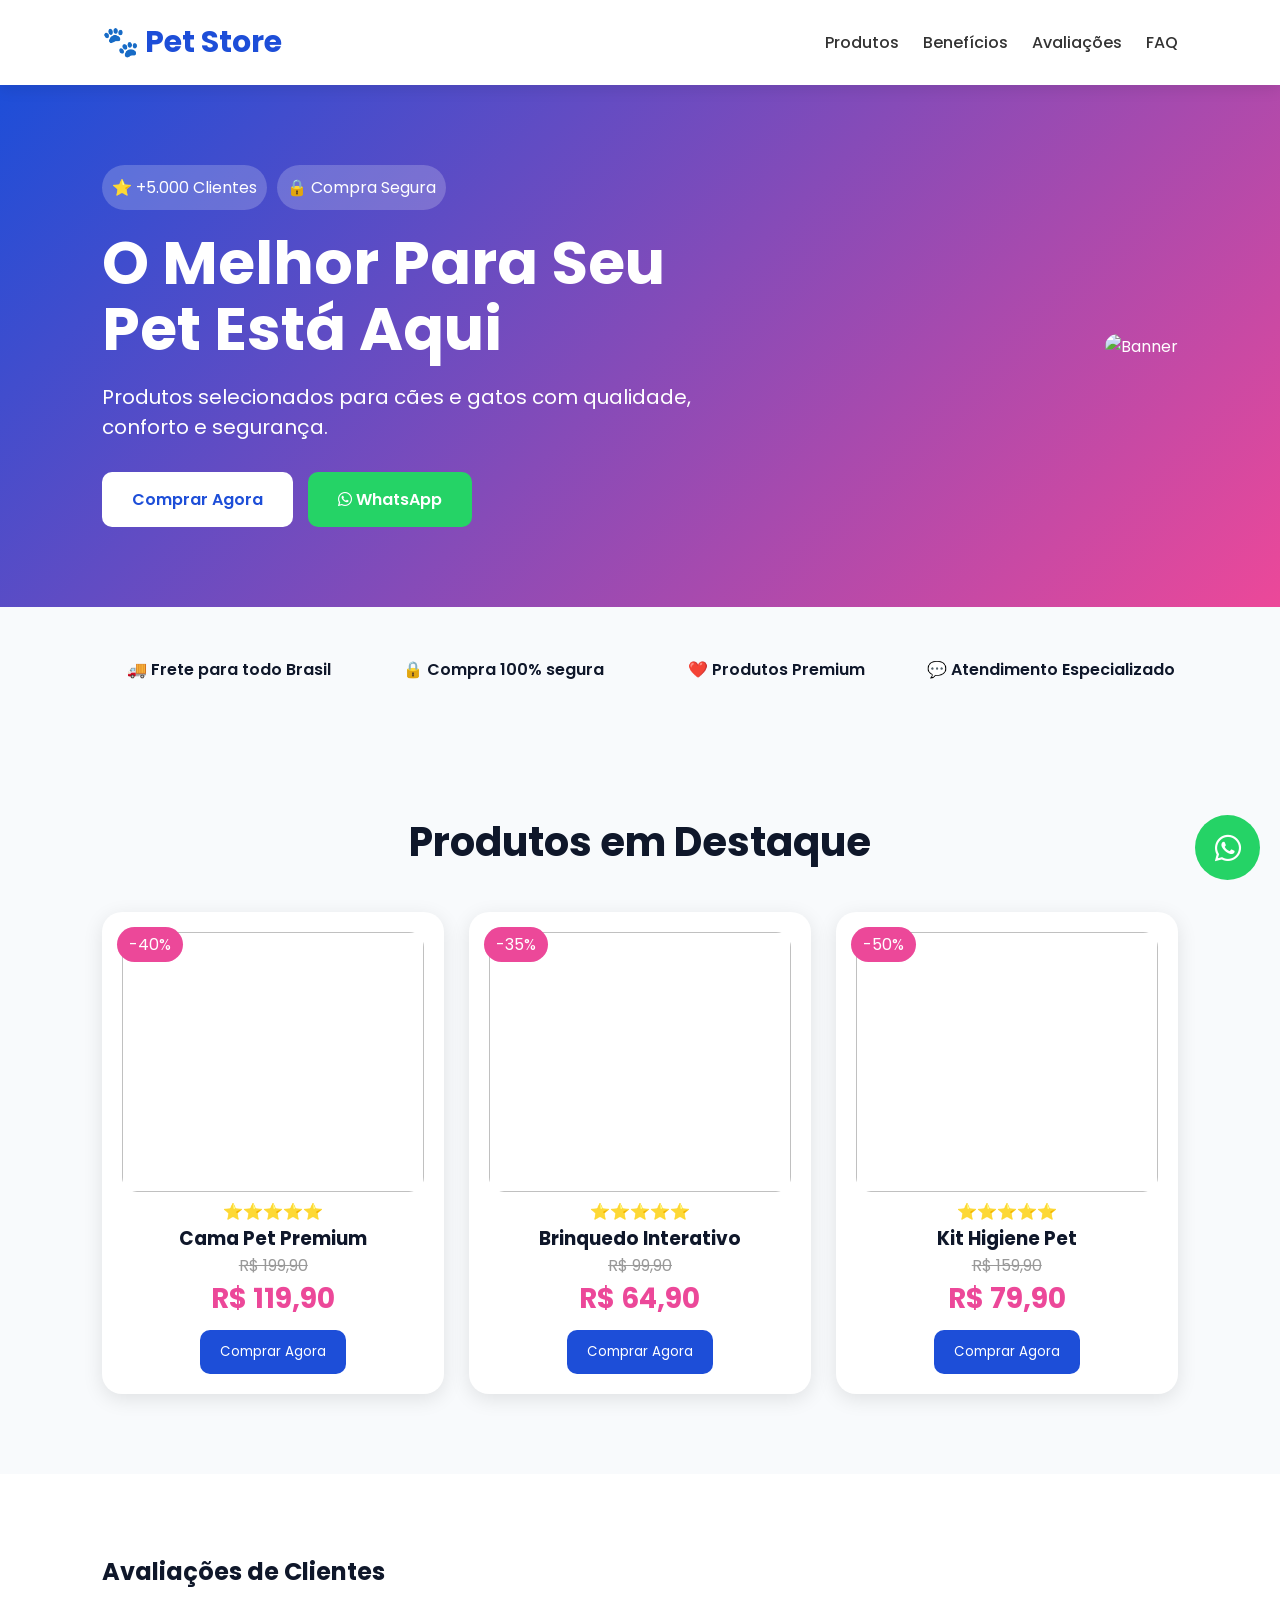
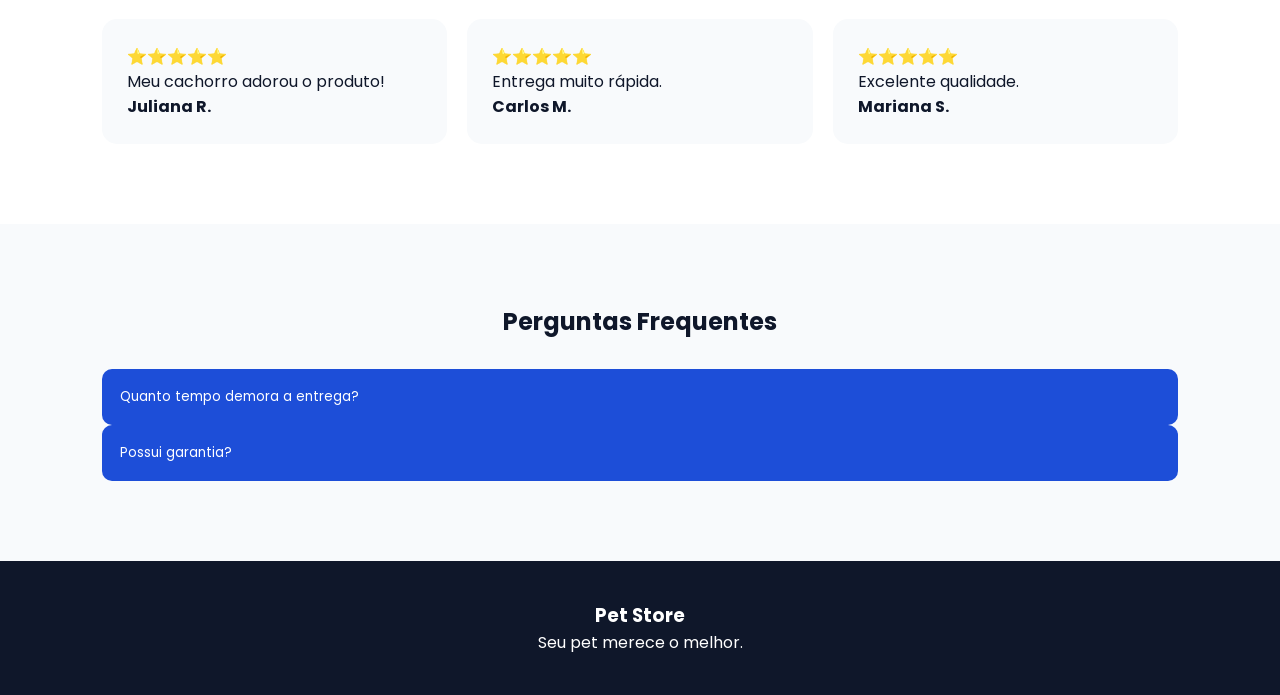
==== index.html @ 66256e14 "Add files via upload" ====
<!DOCTYPE html>
<html lang="pt-BR">

<head>
    <meta charset="UTF-8">
    <meta name="viewport" content="width=device-width, initial-scale=1.0">
    <title>Pet Store</title>

    <link rel="stylesheet" href="style.css">

    <link href="https://fonts.googleapis.com/css2?family=Poppins:wght@300;400;500;600;700&display=swap"
        rel="stylesheet">

    <link rel="stylesheet"
        href="https://cdnjs.cloudflare.com/ajax/libs/font-awesome/6.5.1/css/all.min.css">
</head>

<body>

    <header>

        <div class="logo">
            🐾 Pet Store
        </div>

        <nav>
            <a href="#produtos">Produtos</a>
            <a href="#beneficios">Benefícios</a>
            <a href="#avaliacoes">Avaliações</a>
            <a href="#faq">FAQ</a>
        </nav>

    </header>

    <section class="hero">

        <div class="hero-content">

            <div class="badges">
                <span>⭐ +5.000 Clientes</span>
                <span>🔒 Compra Segura</span>
            </div>

            <h1>
                O Melhor Para Seu Pet Está Aqui
            </h1>

            <p>
                Produtos selecionados para cães e gatos com qualidade,
                conforto e segurança.
            </p>

            <div class="buttons">

                <a href="#produtos" class="btn-buy">
                    Comprar Agora
                </a>

                <a href="https://wa.me/5511978395268"
                    target="_blank"
                    class="btn-whatsapp">

                    <i class="fab fa-whatsapp"></i>
                    WhatsApp

                </a>

            </div>

        </div>

        <div class="hero-image">

            <img src="images/banner-pet4.png" alt="Banner">

        </div>

    </section>

    <section id="beneficios" class="benefits">

        <div>
            🚚 Frete para todo Brasil
        </div>

        <div>
            🔒 Compra 100% segura
        </div>

        <div>
            ❤️ Produtos Premium
        </div>

        <div>
            💬 Atendimento Especializado
        </div>

    </section>

    <section id="produtos" class="products">

        <h2>Produtos em Destaque</h2>

        <div class="product-grid">

            <div class="card">

                <span class="discount">-40%</span>

                <img src="images/produto1.jpg">

                <div class="stars">
                    ⭐⭐⭐⭐⭐
                </div>

                <h3>Cama Pet Premium</h3>

                <p class="old-price">
                    R$ 199,90
                </p>

                <p class="new-price">
                    R$ 119,90
                </p>

                <button>Comprar Agora</button>

            </div>

            <div class="card">

                <span class="discount">-35%</span>

                <img src="images/produto2.jpg">

                <div class="stars">
                    ⭐⭐⭐⭐⭐
                </div>

                <h3>Brinquedo Interativo</h3>

                <p class="old-price">
                    R$ 99,90
                </p>

                <p class="new-price">
                    R$ 64,90
                </p>

                <button>Comprar Agora</button>

            </div>

            <div class="card">

                <span class="discount">-50%</span>

                <img src="images/produto3.jpg">

                <div class="stars">
                    ⭐⭐⭐⭐⭐
                </div>

                <h3>Kit Higiene Pet</h3>

                <p class="old-price">
                    R$ 159,90
                </p>

                <p class="new-price">
                    R$ 79,90
                </p>

                <button>Comprar Agora</button>

            </div>

        </div>

    </section>

    <section id="avaliacoes" class="reviews">

        <h2>Avaliações de Clientes</h2>

        <div class="review-grid">

            <div class="review">
                ⭐⭐⭐⭐⭐
                <p>
                    Meu cachorro adorou o produto!
                </p>
                <strong>
                    Juliana R.
                </strong>
            </div>

            <div class="review">
                ⭐⭐⭐⭐⭐
                <p>
                    Entrega muito rápida.
                </p>
                <strong>
                    Carlos M.
                </strong>
            </div>

            <div class="review">
                ⭐⭐⭐⭐⭐
                <p>
                    Excelente qualidade.
                </p>
                <strong>
                    Mariana S.
                </strong>
            </div>

        </div>

    </section>

    <section id="faq" class="faq">

        <h2>Perguntas Frequentes</h2>

        <div class="faq-item">

            <button class="faq-question">
                Quanto tempo demora a entrega?
            </button>

            <div class="faq-answer">
                Entre 3 e 10 dias úteis.
            </div>

        </div>

        <div class="faq-item">

            <button class="faq-question">
                Possui garantia?
            </button>

            <div class="faq-answer">
                Sim, garantia contra defeitos.
            </div>

        </div>

    </section>

    <footer>

        <h3>Pet Store</h3>

        <p>
            Seu pet merece o melhor.
        </p>

    </footer>

    <a href="https://wa.me/5511999999999"
        class="floating-whatsapp"
        target="_blank">

        <i class="fab fa-whatsapp"></i>

    </a>

    <script src="script.js"></script>

</body>

</html>
---- style.css ----
*{
margin:0;
padding:0;
box-sizing:border-box;
font-family:'Poppins',sans-serif;
}

body{
background:#f8fafc;
color:#0f172a;
}

header{
display:flex;
justify-content:space-between;
align-items:center;
padding:20px 8%;
background:white;
box-shadow:0 3px 15px rgba(0,0,0,.1);
position:sticky;
top:0;
z-index:999;
}

.logo{
font-size:30px;
font-weight:700;
color:#1d4ed8;
}

nav a{
margin-left:20px;
text-decoration:none;
color:#333;
font-weight:500;
}

.hero{
display:flex;
justify-content:space-between;
align-items:center;
padding:80px 8%;
background:linear-gradient(135deg,#1d4ed8,#ec4899);
color:white;
}

.hero-content{
max-width:600px;
}

.badges{
display:flex;
gap:10px;
flex-wrap:wrap;
margin-bottom:20px;
}

.badges span{
background:rgba(255,255,255,.2);
padding:10px;
border-radius:30px;
}

.hero h1{
font-size:60px;
line-height:1.1;
margin-bottom:20px;
}

.hero p{
font-size:20px;
margin-bottom:30px;
}

.hero-image img{
width:600px;
max-width:100%;
border-radius:20px;
}

.buttons{
display:flex;
gap:15px;
}

.btn-buy,
.btn-whatsapp{
padding:15px 30px;
border-radius:10px;
text-decoration:none;
font-weight:600;
}

.btn-buy{
background:white;
color:#1d4ed8;
}

.btn-whatsapp{
background:#25D366;
color:white;
}

.benefits{
display:grid;
grid-template-columns:repeat(4,1fr);
padding:50px 8%;
gap:20px;
text-align:center;
font-weight:600;
}

.products{
padding:80px 8%;
}

.products h2{
text-align:center;
margin-bottom:40px;
font-size:40px;
}

.product-grid{
display:grid;
grid-template-columns:repeat(auto-fit,minmax(280px,1fr));
gap:25px;
}

.card{
background:white;
border-radius:20px;
padding:20px;
box-shadow:0 5px 20px rgba(0,0,0,.1);
text-align:center;
position:relative;
transition:.3s;
}

.card:hover{
transform:translateY(-10px);
}

.discount{
position:absolute;
top:15px;
left:15px;
background:#ec4899;
color:white;
padding:5px 12px;
border-radius:20px;
}

.card img{
width:100%;
height:260px;
object-fit:cover;
border-radius:15px;
}

.old-price{
text-decoration:line-through;
color:#999;
}

.new-price{
font-size:28px;
font-weight:700;
color:#ec4899;
}

.card button{
background:#1d4ed8;
color:white;
border:none;
padding:12px 20px;
border-radius:10px;
cursor:pointer;
margin-top:10px;
}

.reviews{
background:#fff;
padding:80px 8%;
}

.review-grid{
display:grid;
grid-template-columns:repeat(auto-fit,minmax(250px,1fr));
gap:20px;
margin-top:30px;
}

.review{
padding:25px;
background:#f8fafc;
border-radius:15px;
}

.faq{
padding:80px 8%;
}

.faq h2{
margin-bottom:30px;
text-align:center;
}

.faq-question{
width:100%;
padding:18px;
background:#1d4ed8;
color:white;
border:none;
border-radius:10px;
cursor:pointer;
text-align:left;
}

.faq-answer{
display:none;
padding:15px;
background:#f1f5f9;
}

footer{
background:#0f172a;
color:white;
text-align:center;
padding:40px;
}

.floating-whatsapp{
position:fixed;
bottom:20px;
right:20px;
width:65px;
height:65px;
background:#25D366;
color:white;
display:flex;
justify-content:center;
align-items:center;
font-size:30px;
border-radius:50%;
text-decoration:none;
}
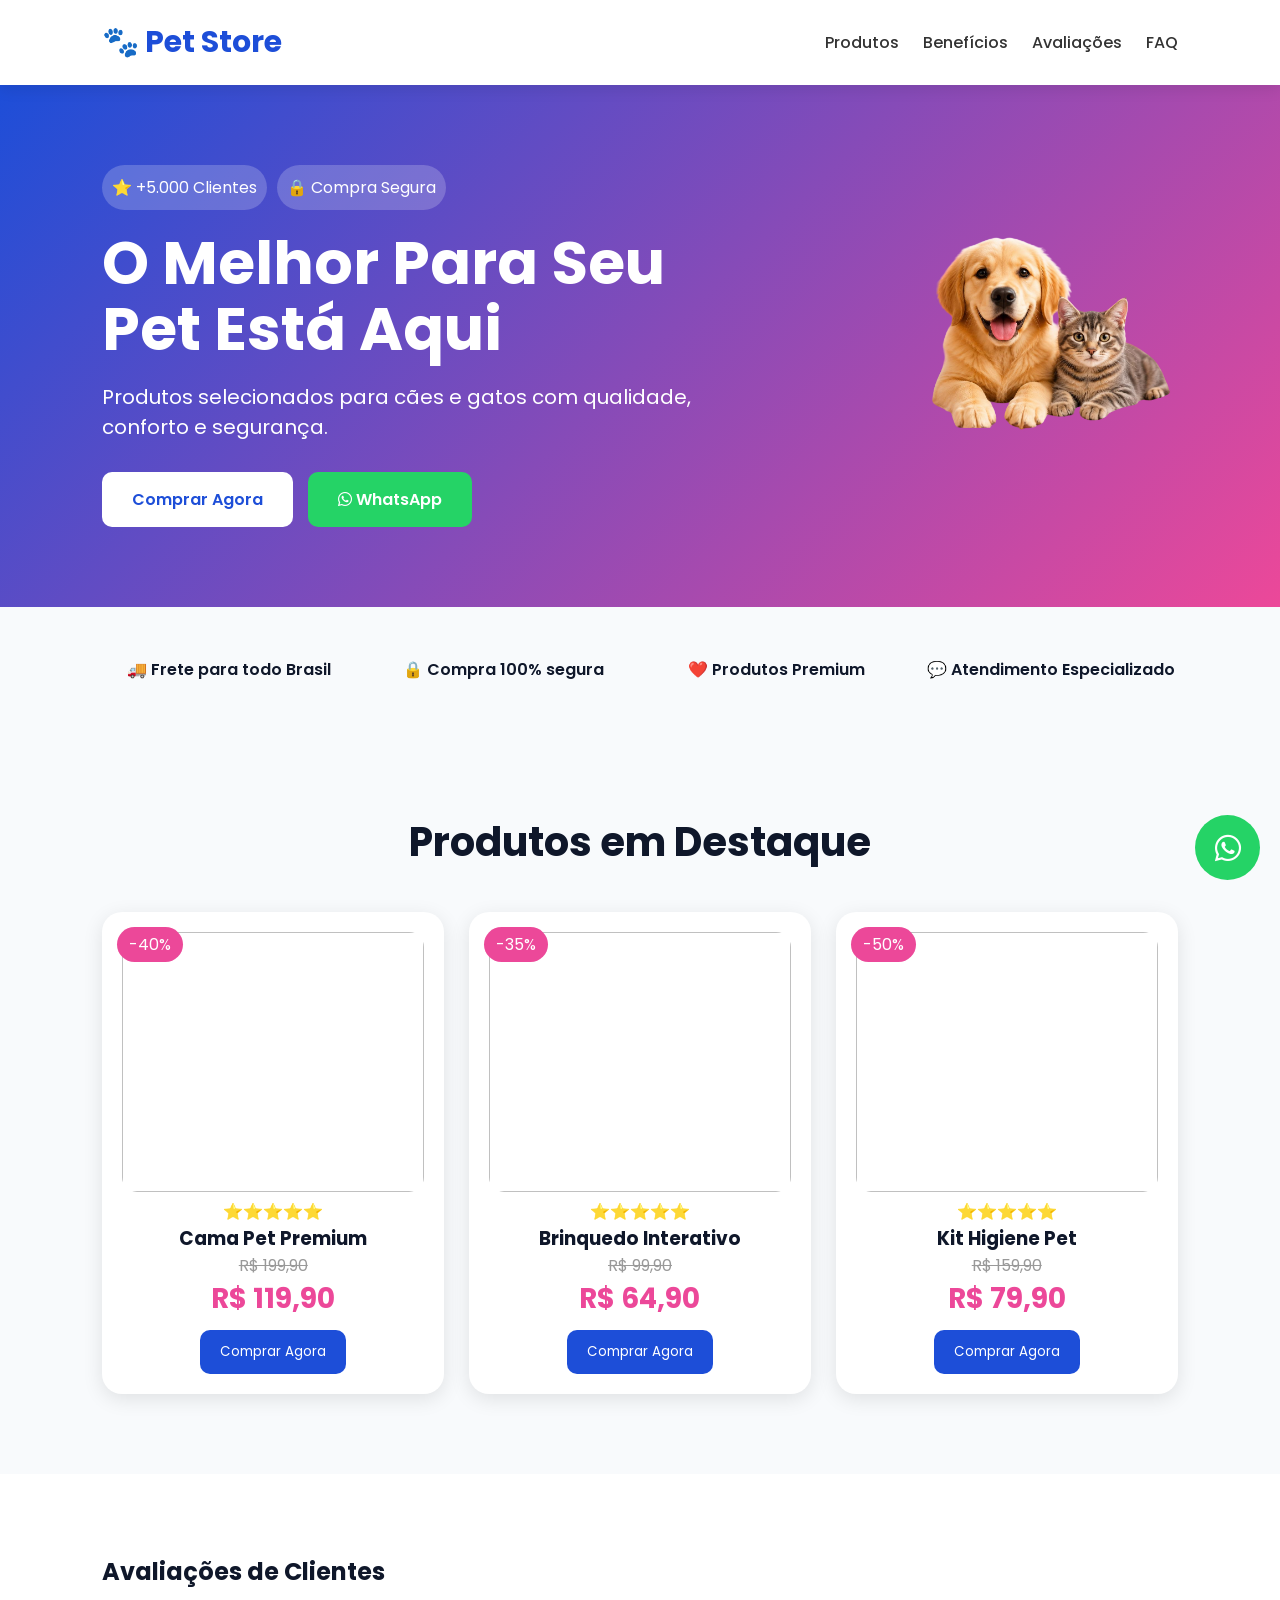
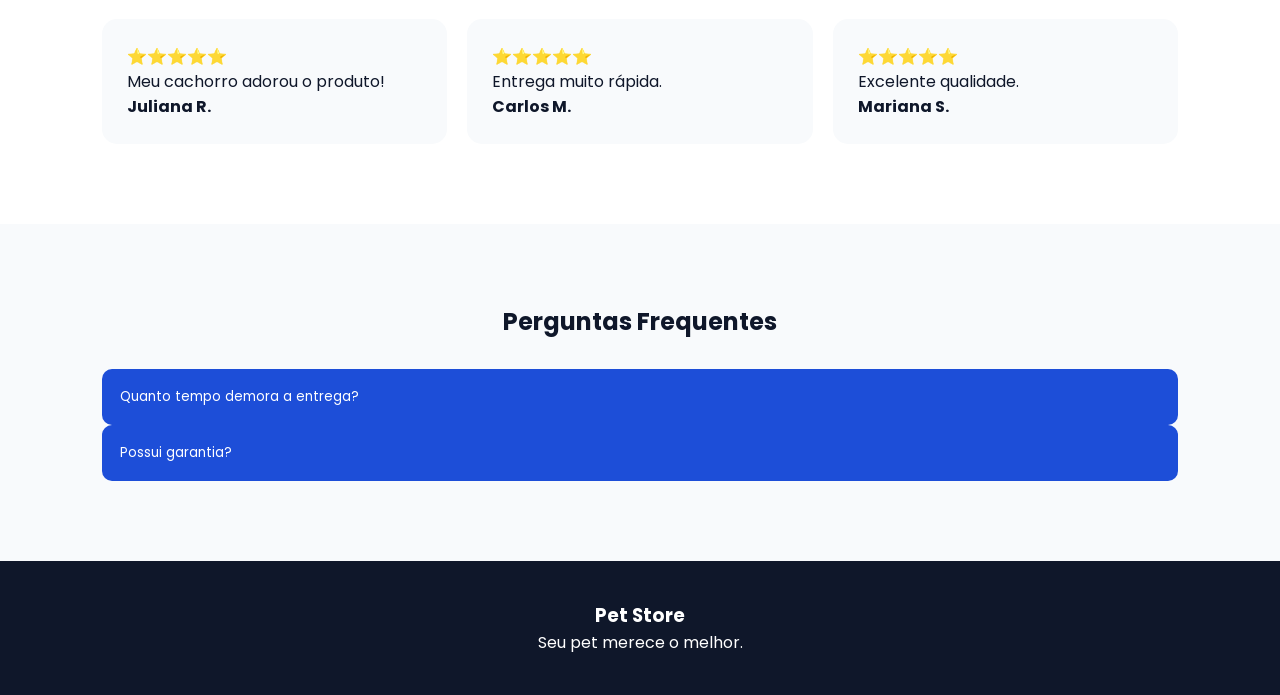
==== commit e35abcca: "Update index.html" ====
--- a/index.html
+++ b/index.html
@@ -259,7 +259,7 @@
 
     </footer>
 
-    <a href="https://wa.me/5511999999999"
+    <a href="https://wa.me/5511978395268"
         class="floating-whatsapp"
         target="_blank">
 
@@ -271,4 +271,4 @@
 
 </body>
 
-</html>+</html>
--- a/style.css
+++ b/style.css
@@ -243,4 +243,152 @@
 font-size:30px;
 border-radius:50%;
 text-decoration:none;
-}+}
+/* ========================= */
+/* RESPONSIVIDADE */
+/* ========================= */
+
+img{
+    max-width:100%;
+    height:auto;
+}
+
+/* Tablet */
+@media (max-width: 992px){
+
+    .hero{
+        flex-direction:column;
+        text-align:center;
+        gap:40px;
+    }
+
+    .hero-content{
+        max-width:100%;
+    }
+
+    .hero h1{
+        font-size:48px;
+    }
+
+    .buttons{
+        justify-content:center;
+        flex-wrap:wrap;
+    }
+
+    .benefits{
+        grid-template-columns:repeat(2,1fr);
+    }
+
+    header{
+        padding:20px 5%;
+    }
+
+    .products,
+    .reviews,
+    .faq{
+        padding:60px 5%;
+    }
+}
+
+/* Celulares */
+@media (max-width: 768px){
+
+    header{
+        flex-direction:column;
+        gap:15px;
+        text-align:center;
+        padding:20px;
+    }
+
+    nav{
+        display:flex;
+        flex-wrap:wrap;
+        justify-content:center;
+        gap:10px;
+    }
+
+    nav a{
+        margin-left:0;
+    }
+
+    .hero{
+        padding:50px 20px;
+    }
+
+    .hero h1{
+        font-size:36px;
+    }
+
+    .hero p{
+        font-size:18px;
+    }
+
+    .hero-image img{
+        width:100%;
+    }
+
+    .buttons{
+        flex-direction:column;
+        width:100%;
+    }
+
+    .btn-buy,
+    .btn-whatsapp{
+        width:100%;
+        text-align:center;
+    }
+
+    .benefits{
+        grid-template-columns:1fr;
+    }
+
+    .products h2{
+        font-size:32px;
+    }
+
+    .card img{
+        height:220px;
+    }
+
+    .new-price{
+        font-size:24px;
+    }
+
+    .floating-whatsapp{
+        width:55px;
+        height:55px;
+        font-size:26px;
+    }
+}
+
+/* Celulares pequenos */
+@media (max-width: 480px){
+
+    .logo{
+        font-size:24px;
+    }
+
+    .hero h1{
+        font-size:30px;
+    }
+
+    .hero p{
+        font-size:16px;
+    }
+
+    .products h2{
+        font-size:28px;
+    }
+
+    .card{
+        padding:15px;
+    }
+
+    .card img{
+        height:200px;
+    }
+
+    footer{
+        padding:25px 15px;
+    }
+}
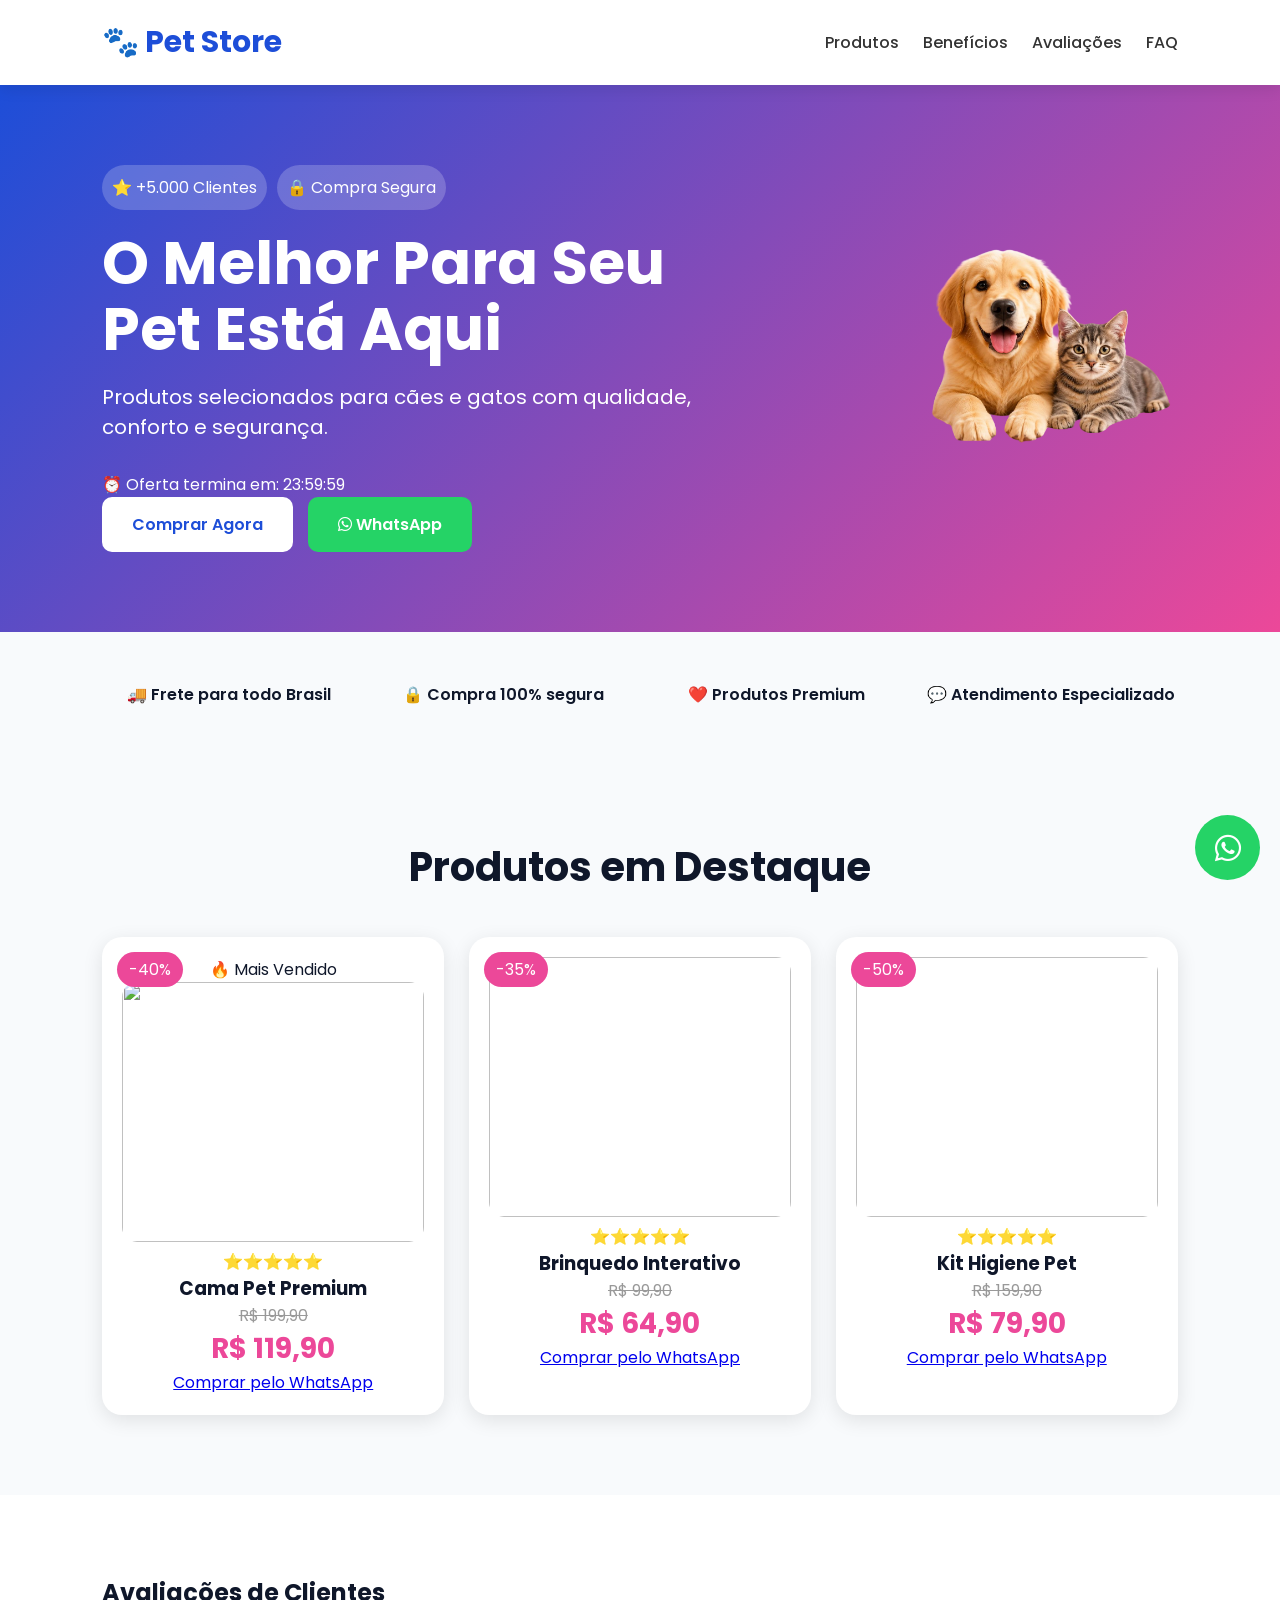
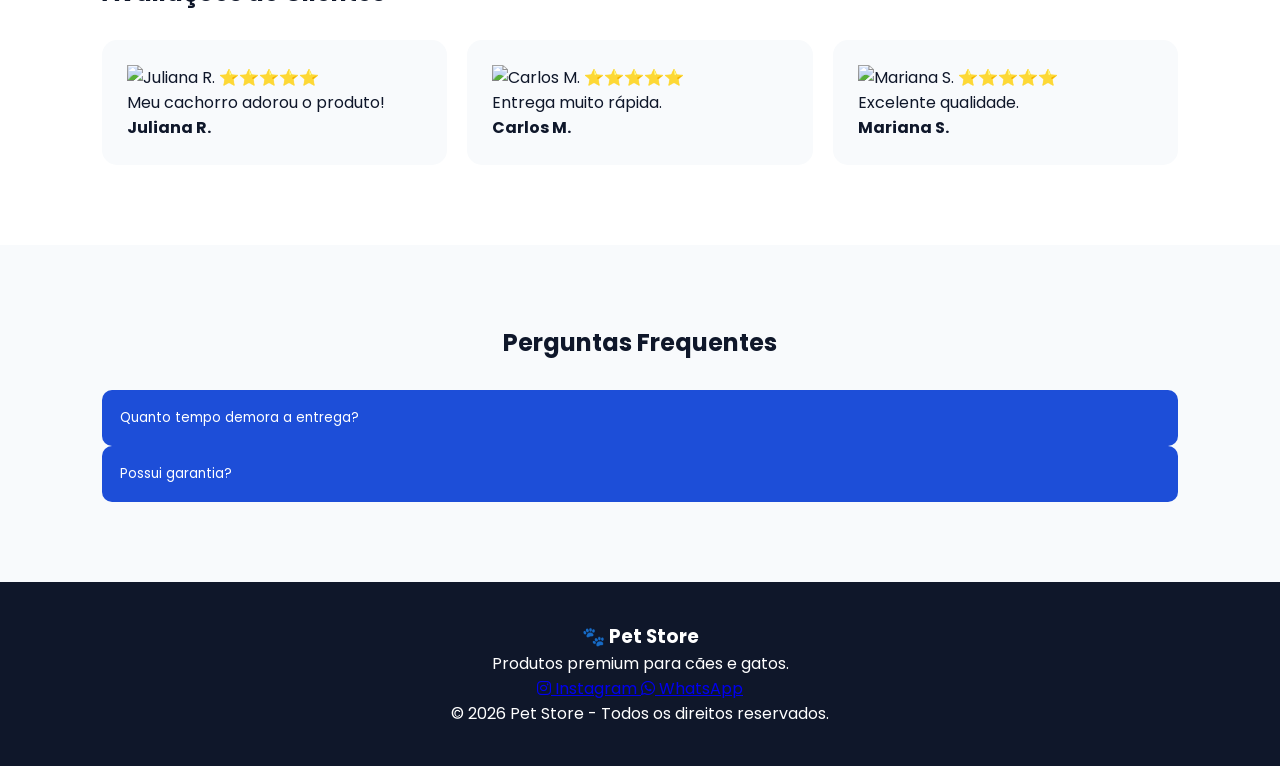
==== commit 829a6b80: "Update index.html" ====
--- a/index.html
+++ b/index.html
@@ -5,6 +5,8 @@
     <meta charset="UTF-8">
     <meta name="viewport" content="width=device-width, initial-scale=1.0">
     <title>Pet Store</title>
+    <meta name="description"
+    content="Produtos premium para cães e gatos com entrega para todo o Brasil.">
 
     <link rel="stylesheet" href="style.css">
 
@@ -49,6 +51,10 @@
                 Produtos selecionados para cães e gatos com qualidade,
                 conforto e segurança.
             </p>
+            <div class="offer-timer">
+                 ⏰ Oferta termina em:
+                <span id="countdown">23:59:59</span>
+        </div>
 
             <div class="buttons">
 
@@ -106,6 +112,7 @@
             <div class="card">
 
                 <span class="discount">-40%</span>
+<span class="best-seller">🔥 Mais Vendido</span>
 
                 <img src="images/produto1.jpg">
 
@@ -123,7 +130,12 @@
                     R$ 119,90
                 </p>
 
-                <button>Comprar Agora</button>
+                <a href="https://wa.me/5511978395268?text=Olá! Tenho interesse na Cama Pet Premium"
+   target="_blank"
+   class="btn-whatsapp-product">
+
+   Comprar pelo WhatsApp
+</a>
 
             </div>
 
@@ -147,7 +159,12 @@
                     R$ 64,90
                 </p>
 
-                <button>Comprar Agora</button>
+                <a href="https://wa.me/5511978395268?text=Olá! Tenho interesse no Brinquedo Interativo"
+   target="_blank"
+   class="btn-whatsapp-product">
+
+   Comprar pelo WhatsApp
+</a>
 
             </div>
 
@@ -171,7 +188,12 @@
                     R$ 79,90
                 </p>
 
-                <button>Comprar Agora</button>
+                <a href="https://wa.me/5511978395268?text=Olá! Tenho interesse no Kit Higiene Pet"
+   target="_blank"
+   class="btn-whatsapp-product">
+
+   Comprar pelo WhatsApp
+</a>
 
             </div>
 
@@ -181,44 +203,34 @@
 
     <section id="avaliacoes" class="reviews">
 
-        <h2>Avaliações de Clientes</h2>
-
-        <div class="review-grid">
-
-            <div class="review">
-                ⭐⭐⭐⭐⭐
-                <p>
-                    Meu cachorro adorou o produto!
-                </p>
-                <strong>
-                    Juliana R.
-                </strong>
-            </div>
-
-            <div class="review">
-                ⭐⭐⭐⭐⭐
-                <p>
-                    Entrega muito rápida.
-                </p>
-                <strong>
-                    Carlos M.
-                </strong>
-            </div>
-
-            <div class="review">
-                ⭐⭐⭐⭐⭐
-                <p>
-                    Excelente qualidade.
-                </p>
-                <strong>
-                    Mariana S.
-                </strong>
-            </div>
-
-        </div>
-
-    </section>
-
+    <h2>Avaliações de Clientes</h2>
+
+    <div class="review-grid">
+
+        <div class="review">
+            <img src="images/cliente1.jpg" alt="Juliana R.">
+            ⭐⭐⭐⭐⭐
+            <p>Meu cachorro adorou o produto!</p>
+            <strong>Juliana R.</strong>
+        </div>
+
+        <div class="review">
+            <img src="images/cliente2.jpg" alt="Carlos M.">
+            ⭐⭐⭐⭐⭐
+            <p>Entrega muito rápida.</p>
+            <strong>Carlos M.</strong>
+        </div>
+
+        <div class="review">
+            <img src="images/cliente3.jpg" alt="Mariana S.">
+            ⭐⭐⭐⭐⭐
+            <p>Excelente qualidade.</p>
+            <strong>Mariana S.</strong>
+        </div>
+
+    </div>
+
+</section>
     <section id="faq" class="faq">
 
         <h2>Perguntas Frequentes</h2>
@@ -251,14 +263,29 @@
 
     <footer>
 
-        <h3>Pet Store</h3>
-
-        <p>
-            Seu pet merece o melhor.
-        </p>
-
-    </footer>
-
+    <h3>🐾 Pet Store</h3>
+
+    <p>
+        Produtos premium para cães e gatos.
+    </p>
+
+    <div class="footer-links">
+
+        <a href="https://instagram.com/seuinstagram" target="_blank">
+            <i class="fab fa-instagram"></i> Instagram
+        </a>
+
+        <a href="https://wa.me/5511978395268" target="_blank">
+            <i class="fab fa-whatsapp"></i> WhatsApp
+        </a>
+
+    </div>
+
+    <p class="copyright">
+        © 2026 Pet Store - Todos os direitos reservados.
+    </p>
+
+</footer>
     <a href="https://wa.me/5511978395268"
         class="floating-whatsapp"
         target="_blank">
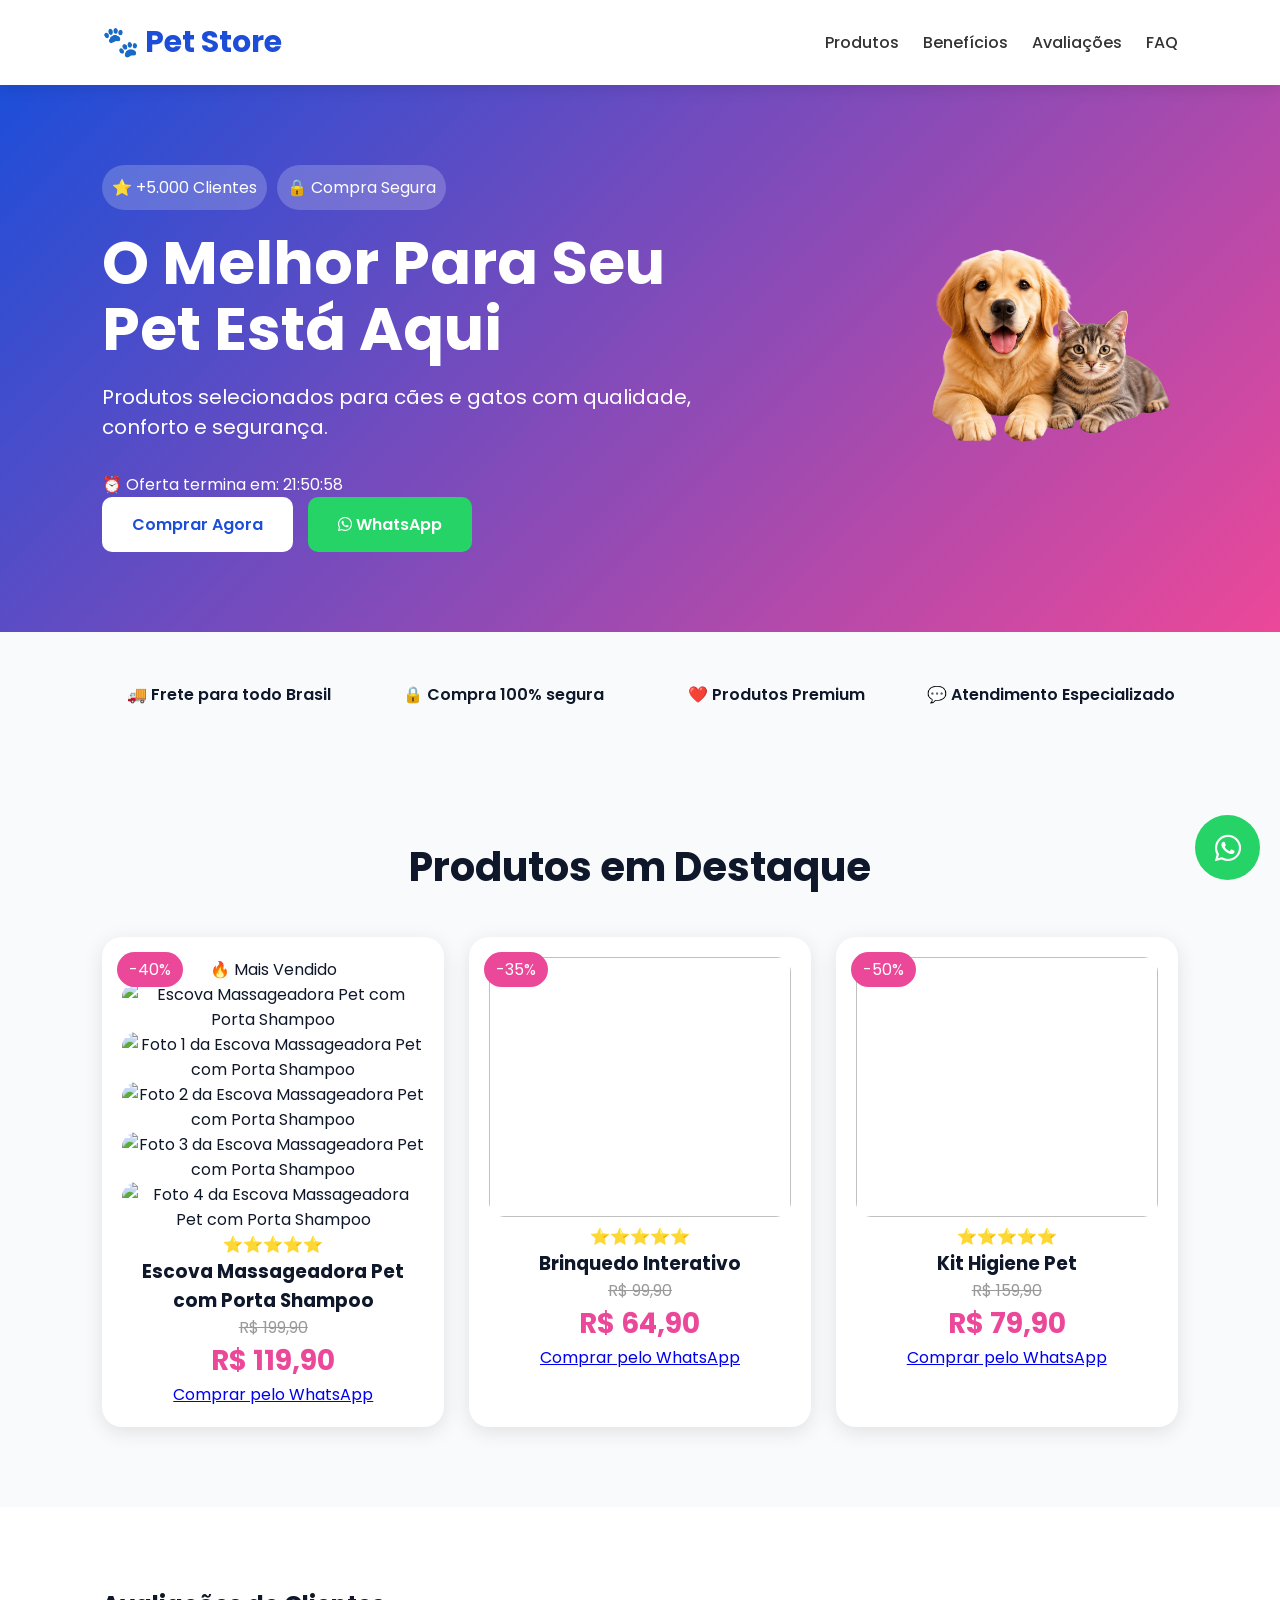
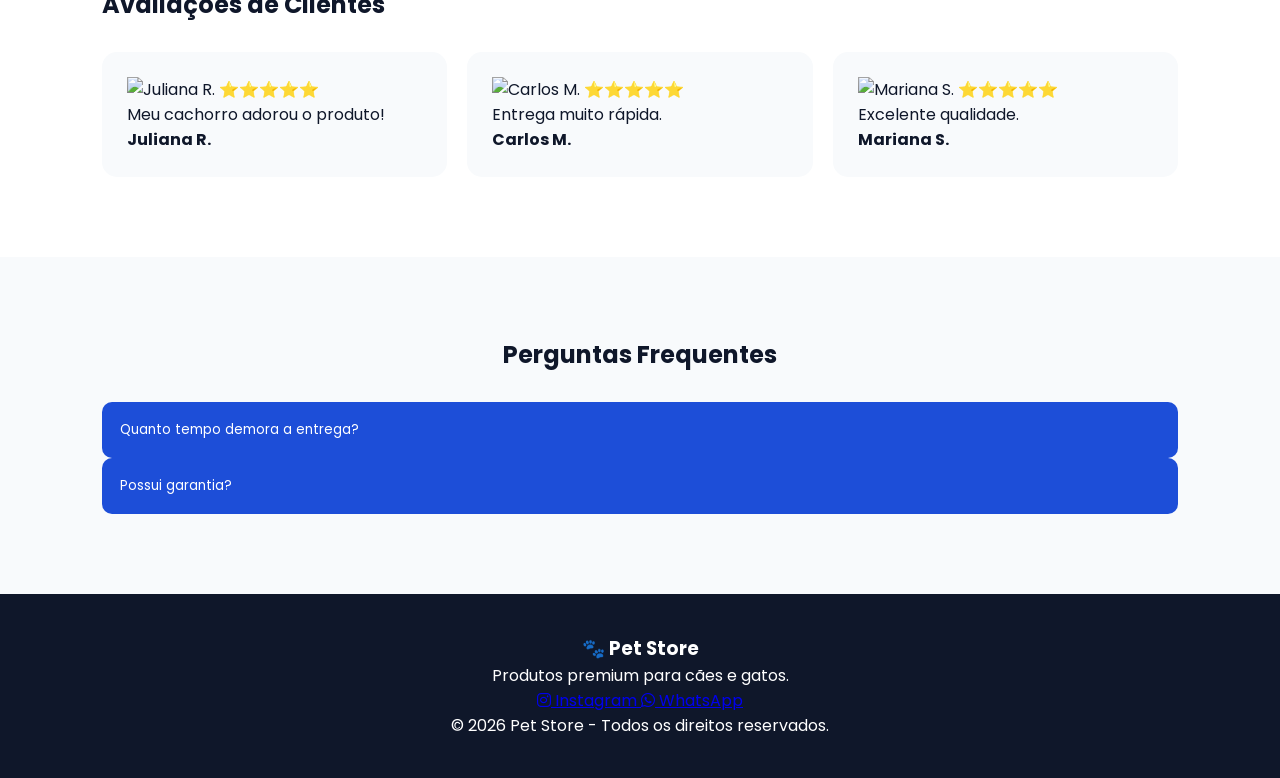
==== commit 09ca11be: "Fix HTML structure and update product details" ====
--- a/index.html
+++ b/index.html
@@ -109,35 +109,47 @@
 
         <div class="product-grid">
 
-            <div class="card">
-
-                <span class="discount">-40%</span>
-<span class="best-seller">🔥 Mais Vendido</span>
-
-                <img src="images/produto1.jpg">
-
-                <div class="stars">
-                    ⭐⭐⭐⭐⭐
-                </div>
-
-                <h3>Cama Pet Premium</h3>
-
-                <p class="old-price">
-                    R$ 199,90
-                </p>
-
-                <p class="new-price">
-                    R$ 119,90
-                </p>
-
-                <a href="https://wa.me/5511978395268?text=Olá! Tenho interesse na Cama Pet Premium"
-   target="_blank"
-   class="btn-whatsapp-product">
-
-   Comprar pelo WhatsApp
-</a>
-
-            </div>
+<div class="card">
+
+    <span class="discount">-40%</span>
+    <span class="best-seller">🔥 Mais Vendido</span>
+
+    <div class="product-gallery">
+        <img 
+            class="main-product-image" 
+            src="images/escova-pet-1.png" 
+            alt="Escova Massageadora Pet com Porta Shampoo"
+        >
+
+        <div class="product-thumbs">
+            <img src="images/escova-pet-1.png" alt="Foto 1 da Escova Massageadora Pet com Porta Shampoo" class="active">
+            <img src="images/escova-pet-2.png" alt="Foto 2 da Escova Massageadora Pet com Porta Shampoo">
+            <img src="images/escova-pet-3.png" alt="Foto 3 da Escova Massageadora Pet com Porta Shampoo">
+            <img src="images/escova-pet-4.png" alt="Foto 4 da Escova Massageadora Pet com Porta Shampoo">
+        </div>
+    </div>
+
+    <div class="stars">
+        ⭐⭐⭐⭐⭐
+    </div>
+
+    <h3>Escova Massageadora Pet com Porta Shampoo</h3>
+
+    <p class="old-price">
+        R$ 199,90
+    </p>
+
+    <p class="new-price">
+        R$ 119,90
+    </p>
+
+    <a href="https://wa.me/5511978395268?text=Olá! Tenho interesse na Escova Massageadora Pet com Porta Shampoo"
+       target="_blank"
+       class="btn-whatsapp-product">
+       Comprar pelo WhatsApp
+    </a>
+
+</div>
 
             <div class="card">
 
--- a/style.css
+++ b/style.css
@@ -392,3 +392,15 @@
         padding:25px 15px;
     }
 }
+.card,
+.review{
+    opacity:0;
+    transform:translateY(30px);
+    transition:0.6s;
+}
+
+.card.show,
+.review.show{
+    opacity:1;
+    transform:translateY(0);
+}
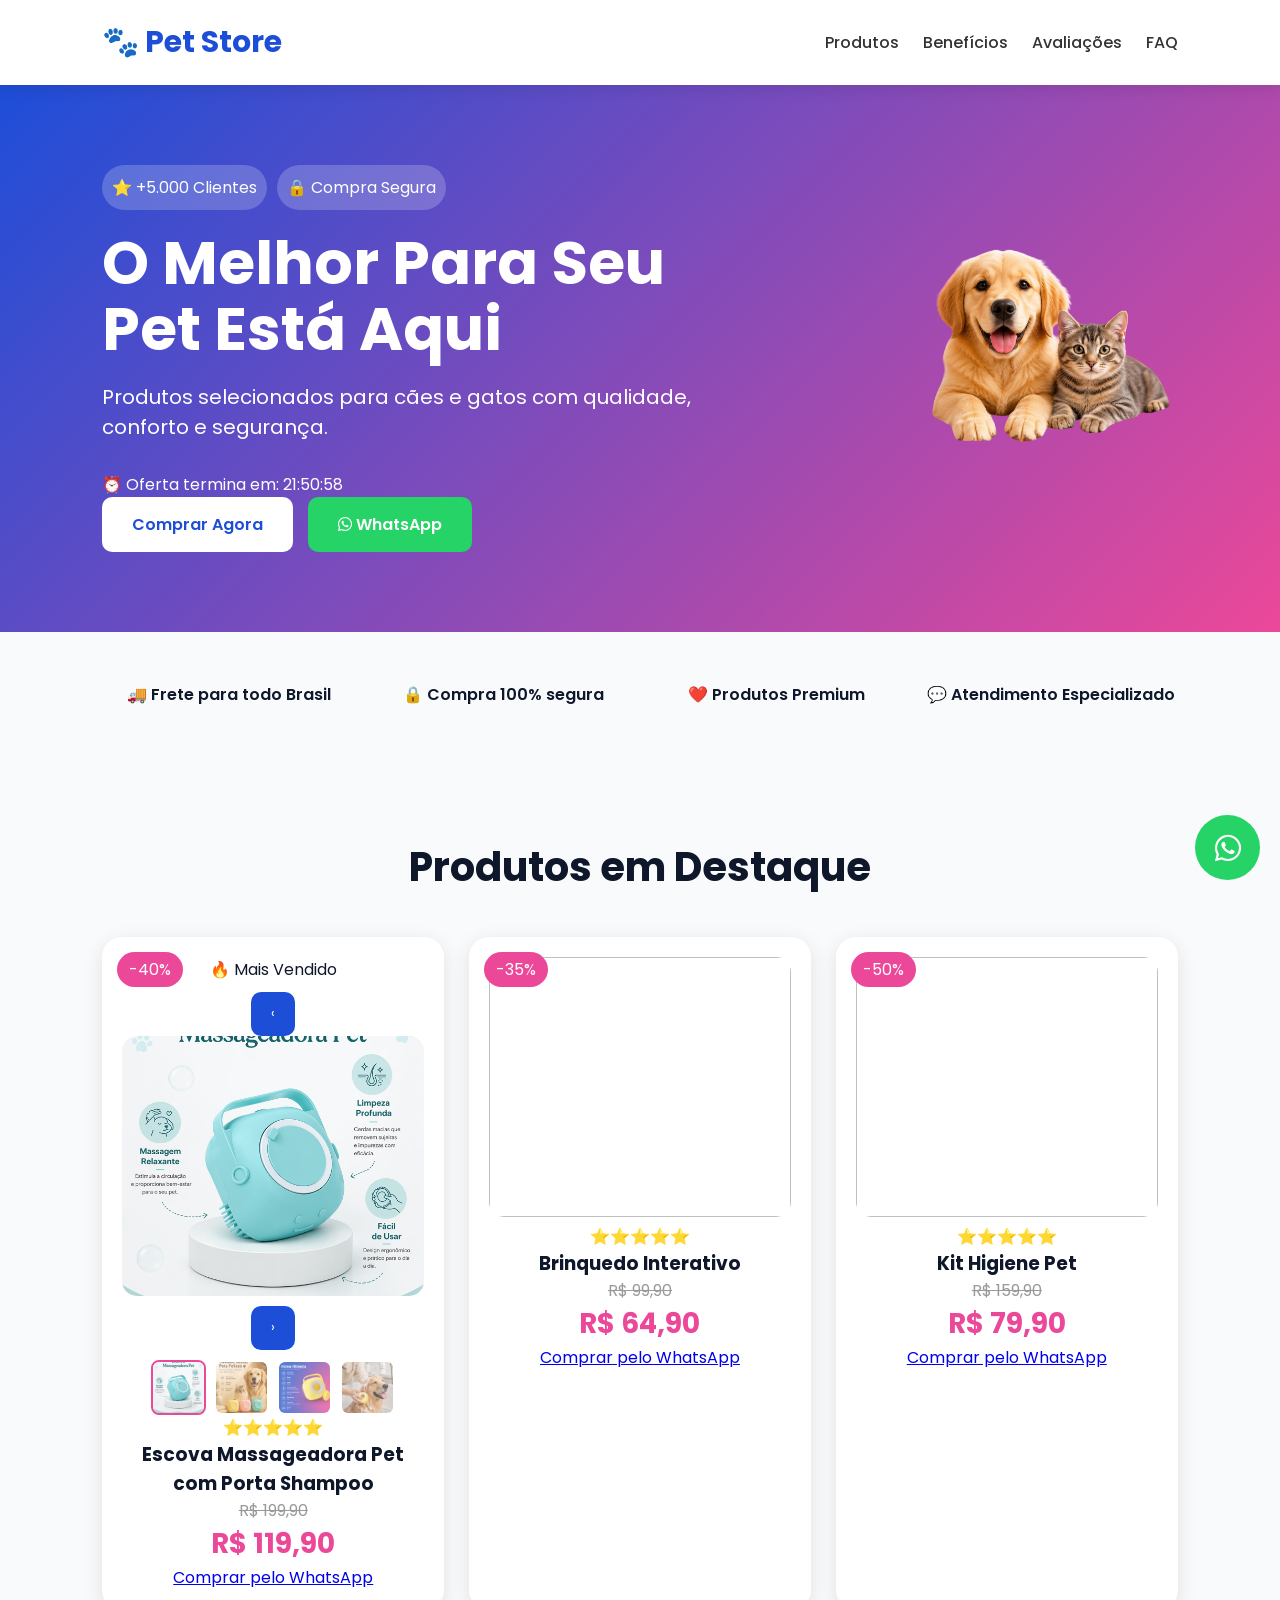
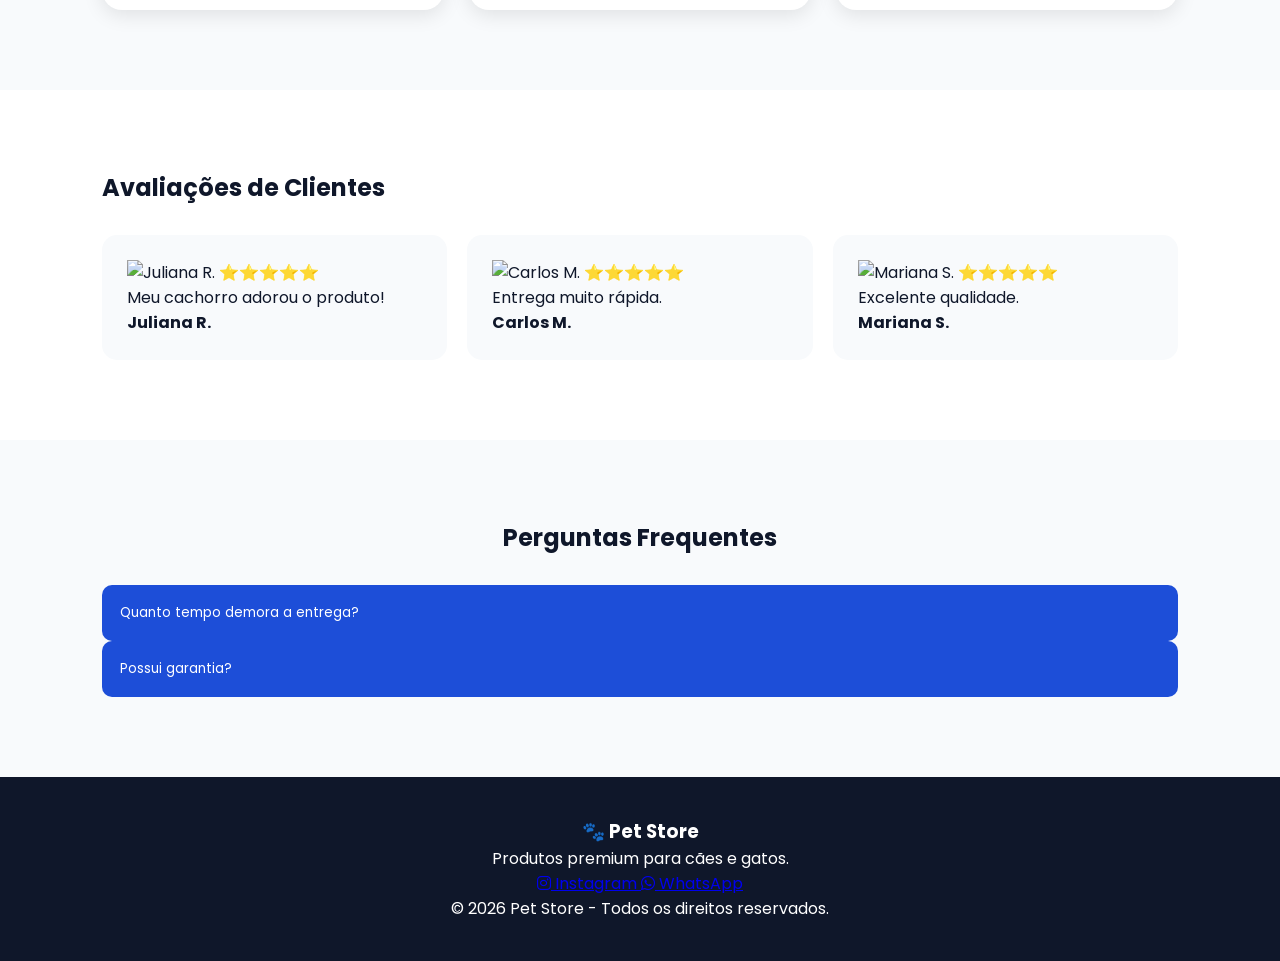
==== commit a9cb22a3: "Update index.html" ====
--- a/index.html
+++ b/index.html
@@ -115,12 +115,21 @@
     <span class="best-seller">🔥 Mais Vendido</span>
 
     <div class="product-gallery">
+       <div class="gallery-view">
+        <button class="gallery-btn gallery-prev" type="button" aria-label="Imagem anterior">
+            ‹
+        </button>
+
         <img 
             class="main-product-image" 
             src="images/escova-pet-1.png" 
             alt="Escova Massageadora Pet com Porta Shampoo"
         >
 
+        <button class="gallery-btn gallery-next" type="button" aria-label="Próxima imagem">
+            ›
+        </button>
+    </div>
         <div class="product-thumbs">
             <img src="images/escova-pet-1.png" alt="Foto 1 da Escova Massageadora Pet com Porta Shampoo" class="active">
             <img src="images/escova-pet-2.png" alt="Foto 2 da Escova Massageadora Pet com Porta Shampoo">
--- a/style.css
+++ b/style.css
@@ -404,3 +404,63 @@
     opacity:1;
     transform:translateY(0);
 }
+/* Galeria de imagens dos produtos */
+
+.product-gallery{
+    width:100%;
+}
+
+.main-product-image{
+    width:100%;
+    height:260px;
+    object-fit:cover;
+    border-radius:15px;
+    display:block;
+}
+
+.product-thumbs{
+    display:flex;
+    justify-content:center;
+    gap:8px;
+    margin-top:10px;
+    flex-wrap:wrap;
+}
+
+.product-thumbs img{
+    width:55px;
+    height:55px;
+    object-fit:cover;
+    border-radius:8px;
+    cursor:pointer;
+    border:2px solid transparent;
+    opacity:.7;
+    transition:.2s;
+}
+
+.product-thumbs img.active,
+.product-thumbs img:hover{
+    border-color:#ec4899;
+    opacity:1;
+}
+
+@media (max-width: 768px){
+    .main-product-image{
+        height:220px;
+    }
+
+    .product-thumbs img{
+        width:50px;
+        height:50px;
+    }
+}
+
+@media (max-width: 480px){
+    .main-product-image{
+        height:200px;
+    }
+
+    .product-thumbs img{
+        width:46px;
+        height:46px;
+    }
+}
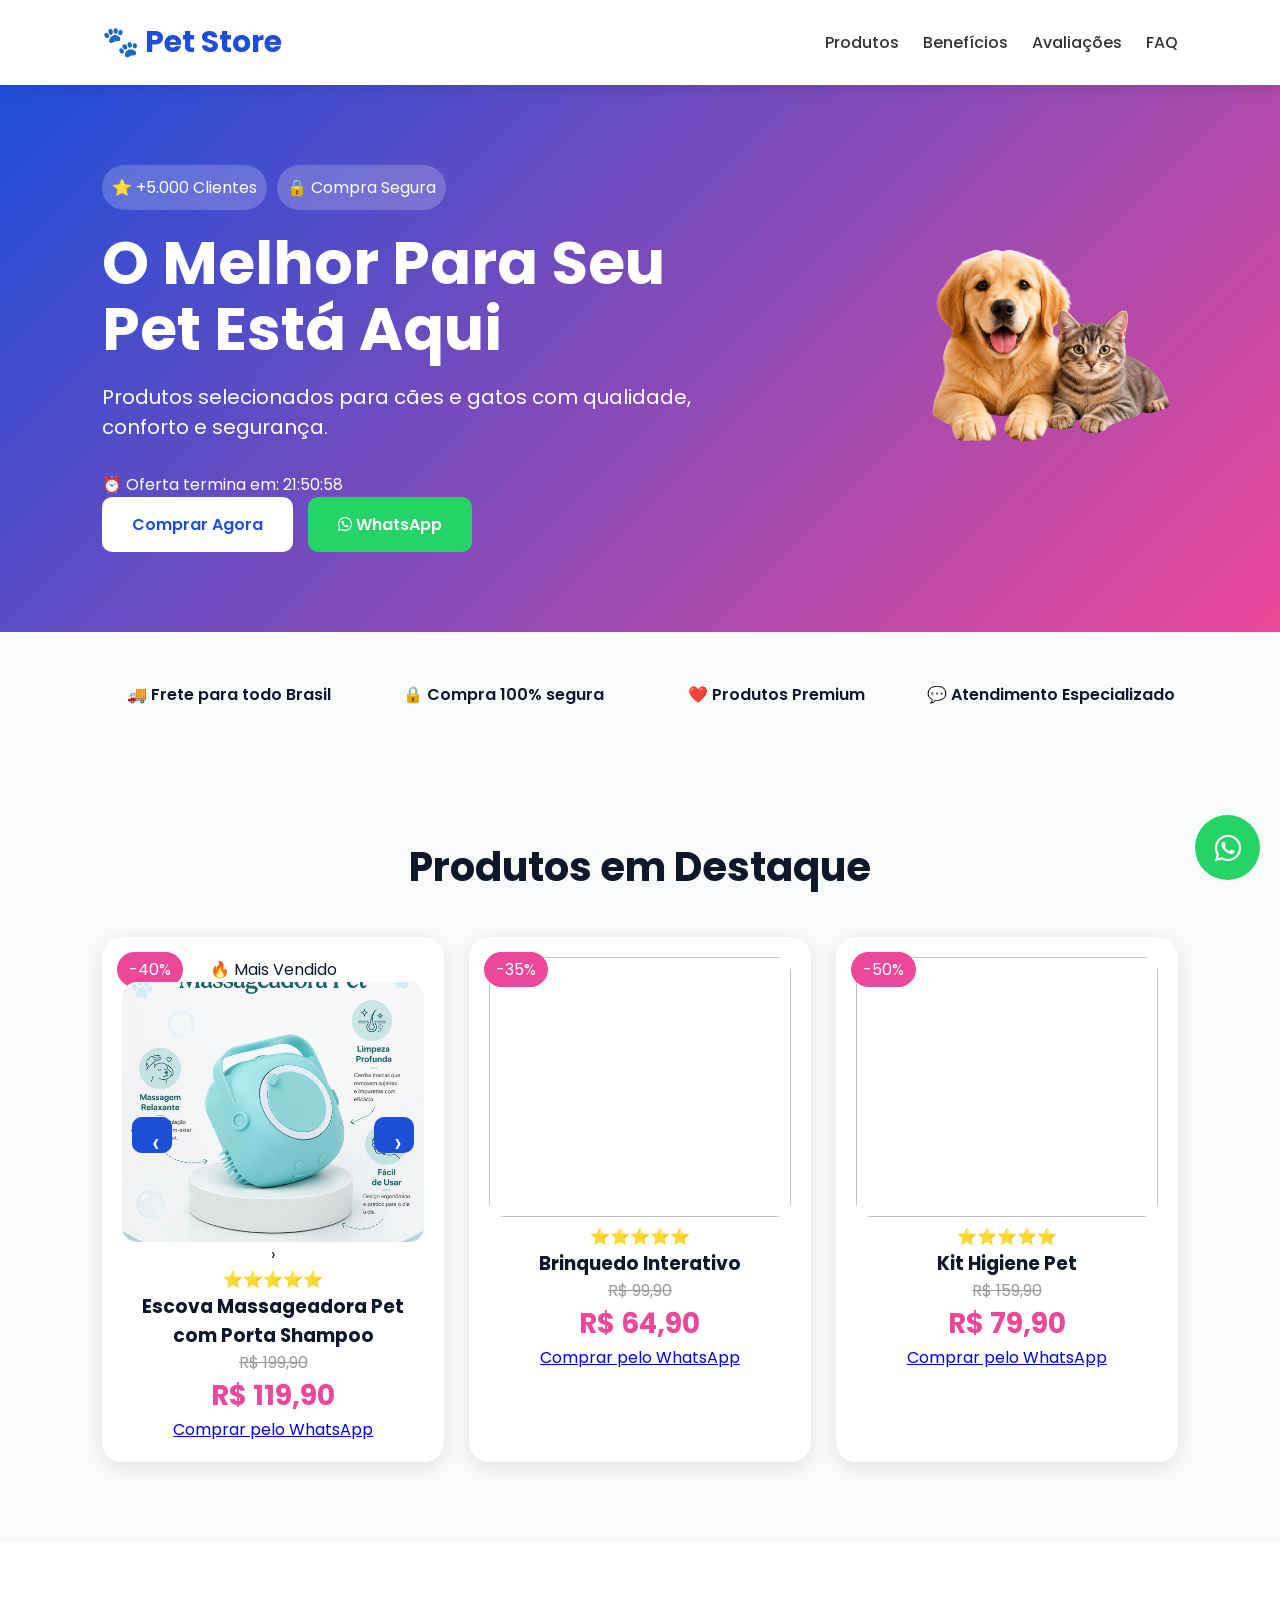
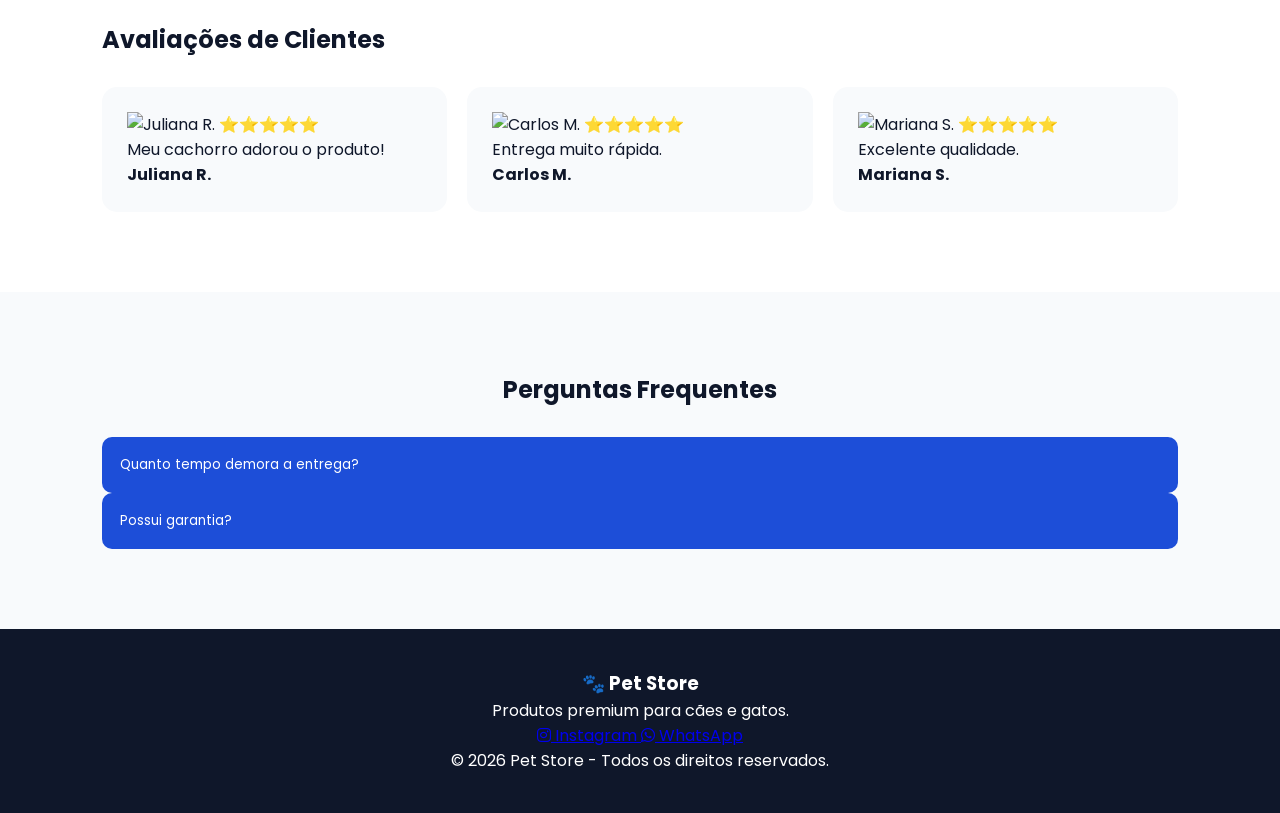
==== commit d54bcd6e: "Update index.html" ====
--- a/index.html
+++ b/index.html
@@ -126,7 +126,8 @@
             alt="Escova Massageadora Pet com Porta Shampoo"
         >
 
-        <button class="gallery-btn gallery-next" type="button" aria-label="Próxima imagem">
+        <button class="gallery-btn gallery-prev" type="button" aria-label="Imagem anterior">‹</button>
+        <button class="gallery-btn gallery-next" type="button" aria-label="Próxima imagem">›</button>
             ›
         </button>
     </div>
--- a/style.css
+++ b/style.css
@@ -464,3 +464,33 @@
         height:46px;
     }
 }
+.gallery-view{
+    position:relative;
+}
+
+.gallery-btn{
+    position:absolute;
+    top:50%;
+    transform:translateY(-50%);
+    z-index:2;
+    width:36px;
+    height:36px;
+    border:none;
+    border-radius:50%;
+    background:rgba(15,23,42,.65);
+    color:white;
+    font-size:28px;
+    line-height:1;
+    cursor:pointer;
+}
+
+.gallery-prev{
+    left:10px;
+}
+
+.gallery-next{
+    right:10px;
+}
+.product-thumbs{
+    display:none;
+}
